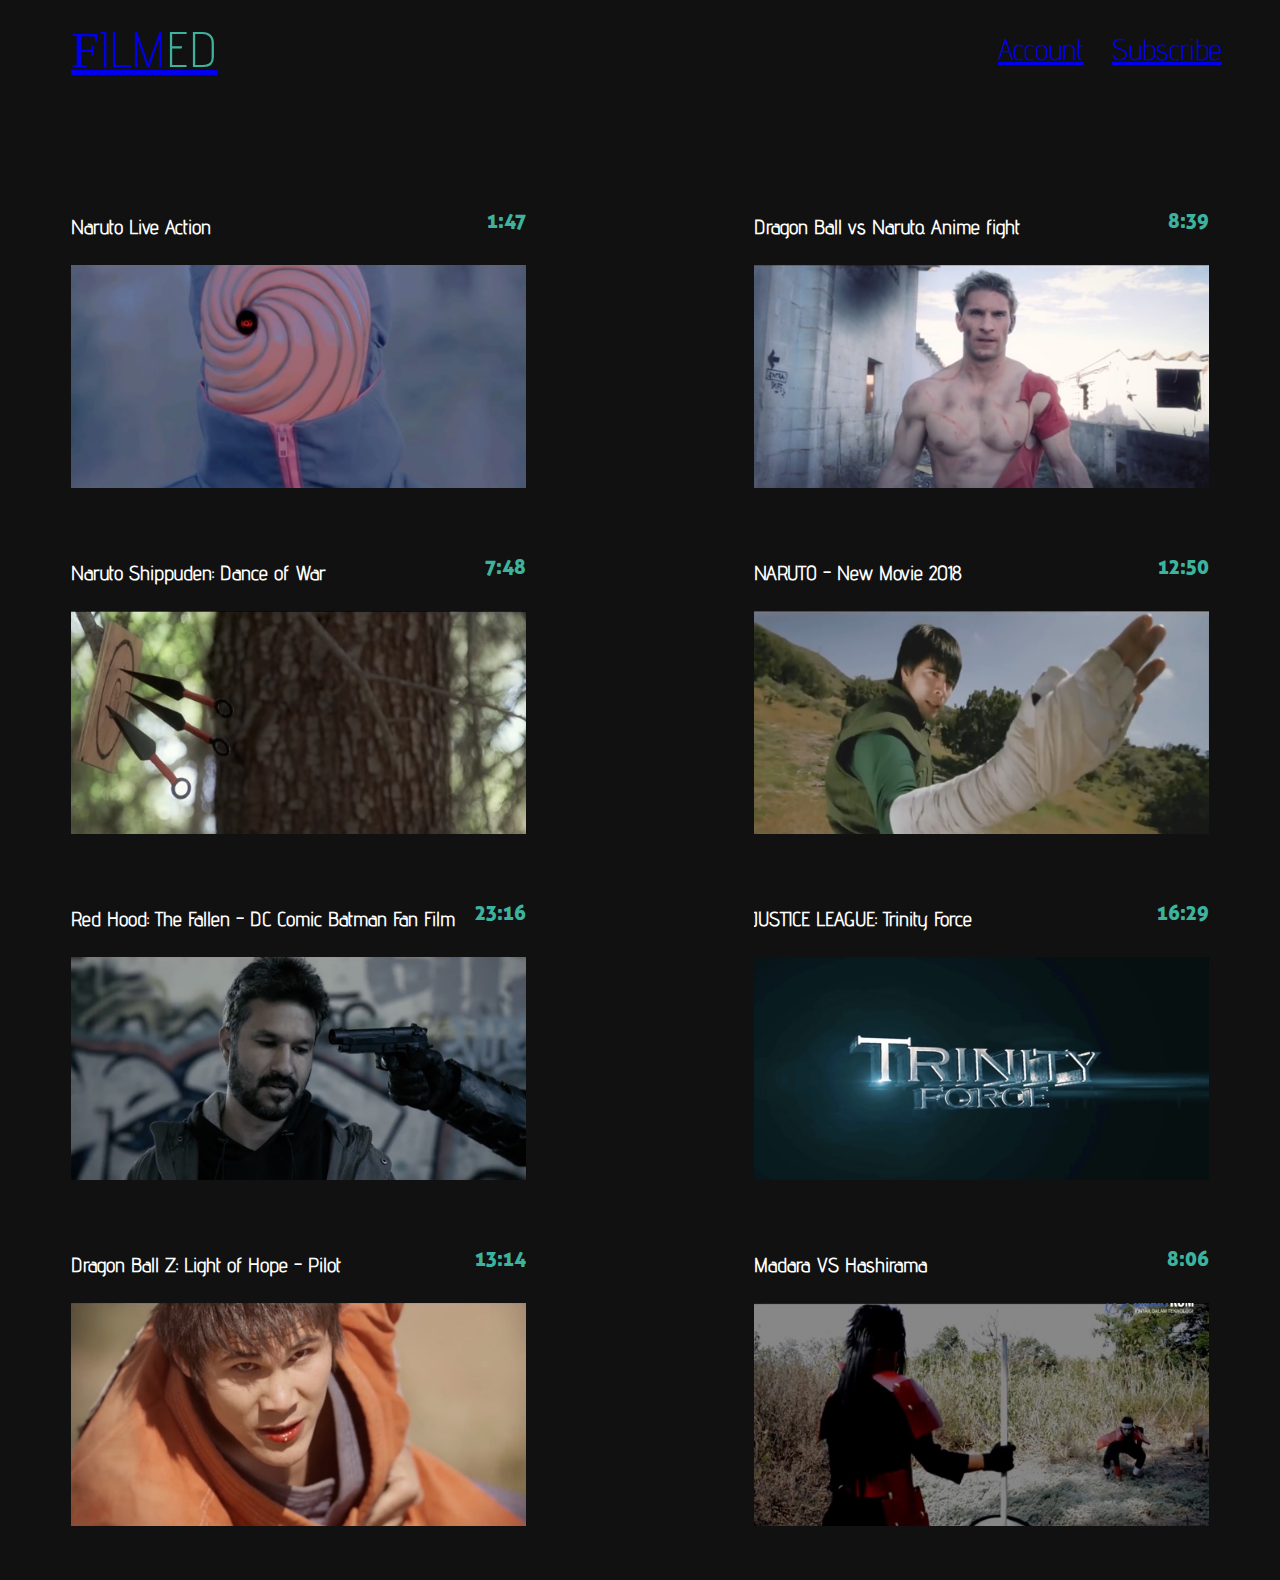
==== action.html @ a1116097 "avancée de bg" ====
<!DOCTYPE html>
<html>

<head>
  <meta charset="utf-8">
  <link rel="stylesheet" href="css/reset.css">
  <link rel="stylesheet" href="css/style.css">
  <link rel="stylesheet" href="css/style2.css">
  <title>Filmed</title>
  <script src="js/data.js" charset="utf-8"></script>
</head>

<body>
  <header>
    <section class="header">
      <div class="mainLogoLink">
        <a class="mainTitle" href="index.html"><span class="boldTitle">F</span>ILM<span class="colorTitle">ED</span></a>
      </div>
      <div class="member">
        <a class="accountLink" href="#">Account</a>
        <a href="#">Subscribe</a>
    </section>
    </div>
  </header>

  <div class="filmsContainer">

  </div>

  <script>
    var films = document.querySelector('.filmsContainer');
    for (let index = 0; index < data.films.length; index++) {
      var box = document.createElement('div');
      box.classList.add('box');
      box.innerHTML += '<div class="boxDesc">' + '<h4 class="boxTitle">' + data.films[index].title + '</h4>' + '<p class="boxText">' + data.films[index].duration + '</p>' + '</div>';
      var img = document.createElement('img');
      img.src = data.films[index].img
      img.classList.add('img');
      box.appendChild(img);
      films.appendChild(box);
      if (data.films[index].category === 'Action') {
        box.style.display = 'block';
      } else {
        box.style.display = 'none';
      }
    }
  </script>
</body>

</html>
---- css/style.css ----
@font-face {
  font-family: 'advent_prolight';
  src: url('adventpro-light.ttf') format('truetype');
  font-weight: lighter;
}

@font-face {
  font-family: 'advent_probold';
  src: url('adventpro-bold-webfont.ttf') format('truetype');
  font-weight: normal;
}

@font-face {
  font-family: 'AllerDisplay';
  src: url('AllerDisplay.ttf') format('truetype');
  font-weight: normal;
}

body {
  background: white;
}

.header {
  display: flex;
  align-items: center;
  background-color: #111111;
  width: 100%;
  height: 82px;
  z-index: 99;
}

.mainLogoLink {
  width: 50%;
  padding-left: 63px;
  font-size: 50px;
  color: white;
  font-family: 'advent_probold';
}

.member {
  width: 50%;
  text-align: right;
  padding-right: 50px;
  font-family: 'advent_prolight';
  color: white;
  font-size: 30px;
}

.accountLink {
  margin-right: 20px;
}

.categoryContainer {
  display: flex;
  width: 100%;
  text-align: center;
}

.categoryTitle {
  font-family: 'advent_probold';
  color: white;
  font-size: 100px;
  writing-mode: tb-rl;
  margin: auto;
  z-index: 98;
}

.mainTitle {
  font-family: 'advent_prolight';
}

.boldTitle {
  font-family: 'advent_probold';
}

.colorTitle {
  color: #3DB39E;
}

.animationContainer {
  background-image: url('../img/animation.jpg');
  width: 100%;
  background-size: cover;
  display: flex;
}

.horrorContainer {
  background-image: url('../img/horror.jpg');
  width: 100%;
  background-size: cover;
  height: 100%;
  display: flex;
}

.actionContainer {
  background-image: url('../img/action.jpg');
  width: 100%;
  background-size: cover;
  height: 718px;
  display: flex;
}

.comedyContainer {
  background-image: url('../img/comedy.jpg');
  width: 100%;
  background-size: cover;
  height: 718px;
  display: flex;
}

.categoryLinkAnimation {
  width: 100%;
  background-size: cover;
  height: 718px;
  display: flex;
  z-index: 0;
  position: absolute;
}

.categoryLinkHorror {
  width: 100%;
  background-size: cover;
  height: 718px;
  display: flex;
  z-index: 0;
  position: absolute;
}

.categoryLinkAction {
  width: 100%;
  background-size: cover;
  height: 718px;
  display: flex;
  z-index: 0;
  position: absolute;
}

.categoryLinkComedy {
  width: 100%;
  background-size: cover;
  height: 718px;
  display: flex;
  z-index: 0;
  position: absolute;
}

.opacityHoverAnimation {
  width: 25%;
  position: relative;
  z-index: 50;
  transition: all 1s;
}

.opacityHoverHorror {
  width: 25%;
  position: relative;
  z-index: 50;
  transition: all 1s;
}

.opacityHoverAction {
  width: 25%;
  position: relative;
  z-index: 50;
  transition: all 1s;
}

.opacityHoverComedy {
  width: 25%;
  position: relative;
  z-index: 50;
  transition: all 1s;
}

.opacityHoverAnimation:hover {
  position: relative;
  transition: 0.7s;
  opacity: 0.8;
}

.opacityHoverHorror:hover {
  position: relative;
  transition: 0.7s;
  opacity: 0.8;
}

.opacityHoverAction:hover {
  position: relative;
  transition: 0.7s;
  opacity: 0.8;
}

.opacityHoverComedy:hover {
  position: relative;
  transition: 0.7s;
  opacity: 0.8;
}

.box {
  width: 40%;
  height: 300px;
  overflow: hidden;
  margin-bottom: 46px;
}

.img {
  width: 100%;
  display: flex;
  justify-content: center;
}

.filmsContainer {
  display: flex;
  flex-wrap: wrap;
  justify-content: space-between;
  padding-left: 63px;
  padding-right: 63px;
  padding-top: 98px;
}

.boxTitle {
  color: white;
  font-family: 'advent_prolight';
  font-size: 20px;
}

.boxText {
  color: white;
  margin-bottom: 5px;
  font-family: 'AllerDisplay';
  font-size: 20px;
  color: #3DB39E;
}

.boxDesc {
  display: flex;
  justify-content: space-between;
}
---- css/style2.css ----
body {
  background: #111111;
}
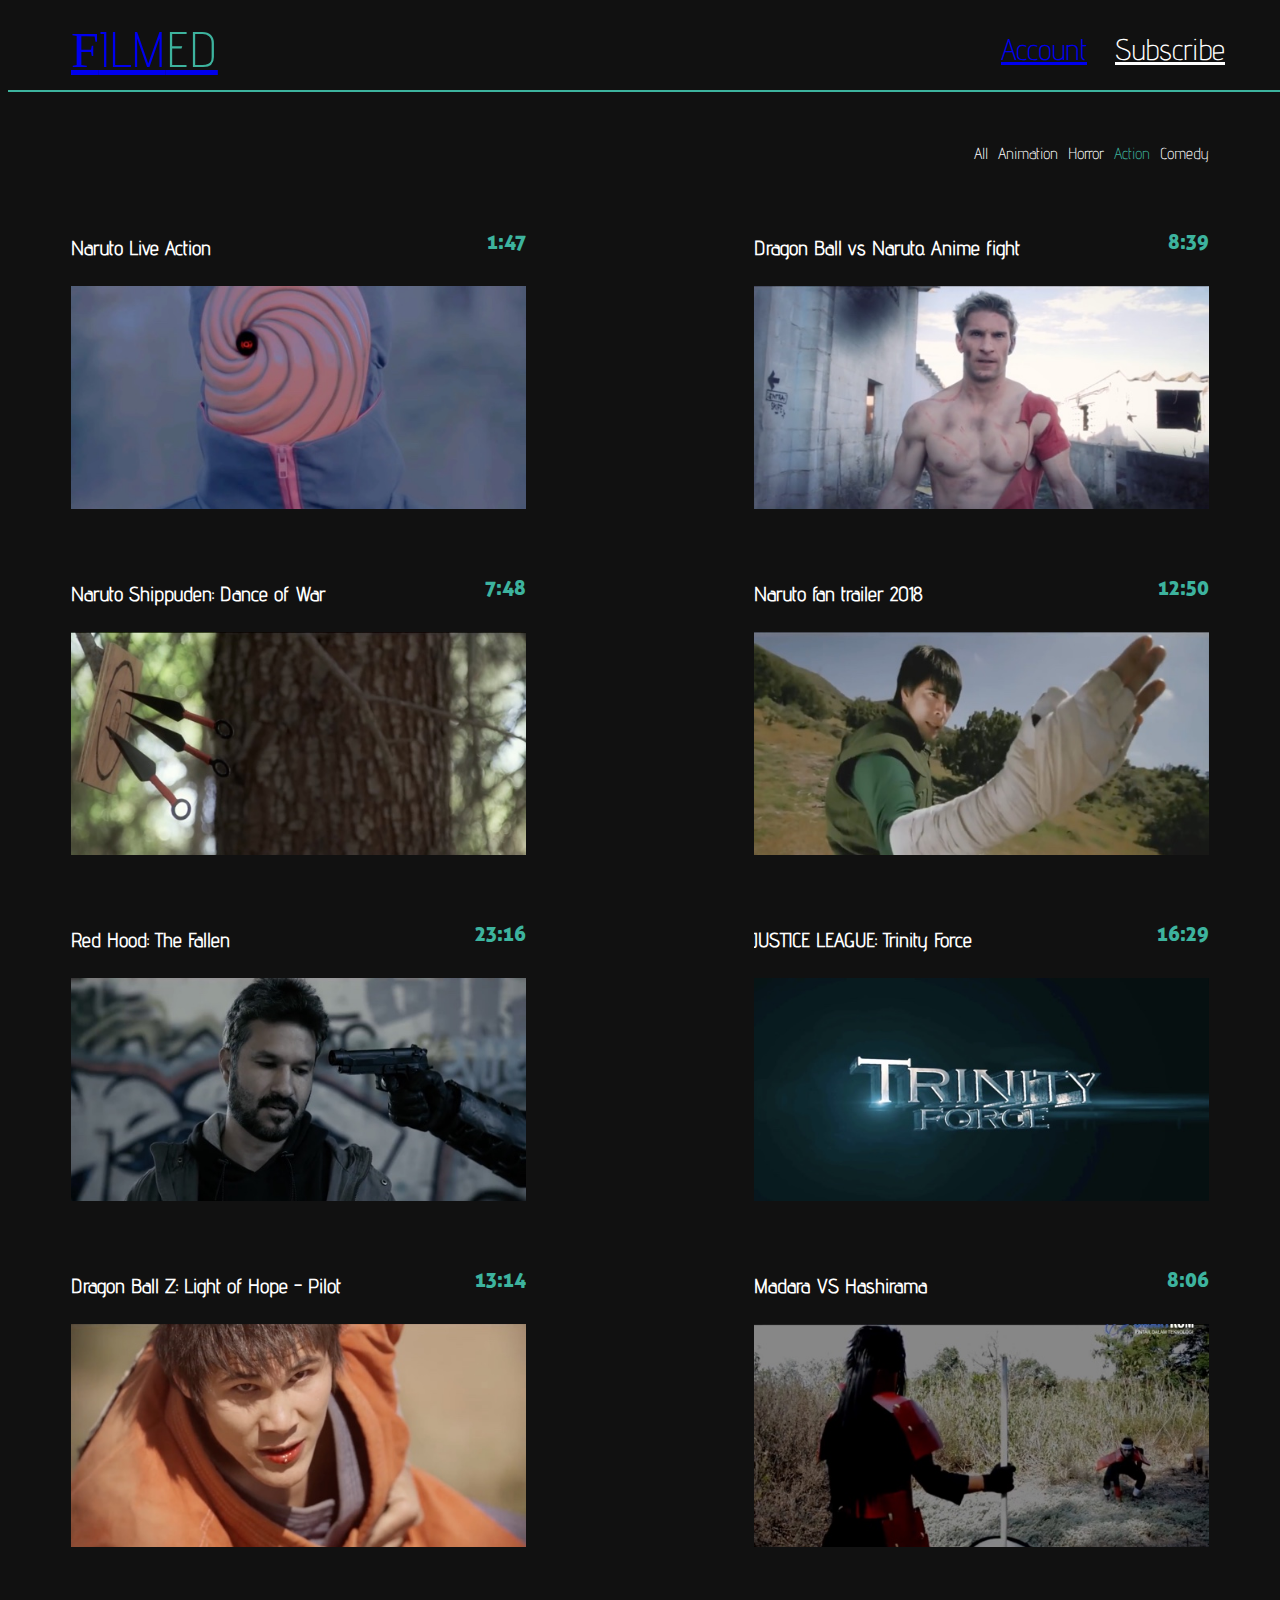
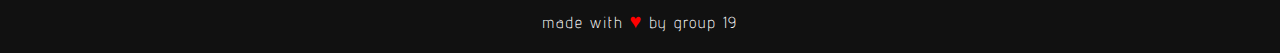
==== commit 2bc15441: "commit" ====
--- a/action.html
+++ b/action.html
@@ -18,14 +18,25 @@
       </div>
       <div class="member">
         <a class="accountLink" href="#">Account</a>
-        <a href="#">Subscribe</a>
+        <a class="subLink" href="#">Subscribe</a>
     </section>
     </div>
   </header>
 
+  <div class="filterContainer">
+    <p class="filterTextAll secondFilter">All</p>
+    <p class="filterTextAnimation secondFilter">Animation</p>
+    <p class="filterTextHorror secondFilter">Horror</p>
+    <p class="filterTextAction secondFilter">Action</p>
+    <p class="filterTextComedy secondFilter">Comedy</p>
+  </div>
+
   <div class="filmsContainer">
+  </div>
 
-  </div>
+  <footer>
+    <p class="footerText">made with <span class="heart">&hearts;</span> by group 19</p>
+  </footer>
 
   <script>
     var films = document.querySelector('.filmsContainer');
@@ -44,7 +55,80 @@
         box.style.display = 'none';
       }
     }
+    var action = document.querySelector('.filterTextAction');
+    action.style.color = "#3DB39E";
+    var all = document.querySelector('.filterTextAll');
+    var animation = document.querySelector('.filterTextAnimation');
+    var horror = document.querySelector('.filterTextHorror');
+    var comedy = document.querySelector('.filterTextComedy');
+    var divbox = document.querySelectorAll('.box');
+    all.addEventListener('click', function() {
+      for (var i = 0; i < divbox.length; i++) {
+        divbox[i].style.display = 'block';
+        animation.style.color = "white";
+        horror.style.color = "white";
+        action.style.color = "white";
+        comedy.style.color = "white";
+        all.style.color = "#3DB39E";
+      }
+      });
+      horror.addEventListener('click', function() {
+        for (var i = 0; i < divbox.length; i++) {
+          if (data.films[i].category === 'Horror') {
+            divbox[i].style.display = 'block';
+          } else {
+            divbox[i].style.display = 'none';
+          }
+          }
+          animation.style.color = "white";
+          horror.style.color = "#3DB39E";
+          action.style.color = "white";
+          comedy.style.color = "white";
+          all.style.color = "white";
+    });
+    animation.addEventListener('click', function() {
+      for (var i = 0; i < divbox.length; i++) {
+        if (data.films[i].category === 'Animation') {
+          divbox[i].style.display = 'block';
+        } else {
+          divbox[i].style.display = 'none';
+        }
+        }
+        animation.style.color = "#3DB39E";
+        horror.style.color = "white";
+        action.style.color = "white";
+        comedy.style.color = "white";
+        all.style.color = "white";
+  });
+  action.addEventListener('click', function() {
+    for (var i = 0; i < divbox.length; i++) {
+      if (data.films[i].category === 'Action') {
+        divbox[i].style.display = 'block';
+      } else {
+        divbox[i].style.display = 'none';
+      }
+      }
+      animation.style.color = "white";
+      horror.style.color = "white";
+      action.style.color = "#3DB39E";
+      comedy.style.color = "white";
+      all.style.color = "white";
+});
+  comedy.addEventListener('click', function() {
+    for (var i = 0; i < divbox.length; i++) {
+      if (data.films[i].category === 'Comedy') {
+        divbox[i].style.display = 'block';
+      } else {
+        divbox[i].style.display = 'none';
+      }
+      }
+      animation.style.color = "white";
+      horror.style.color = "white";
+      action.style.color = "white";
+      comedy.style.color = "#3DB39E";
+      all.style.color = "white";
+  });
   </script>
 </body>
 
-</html>+</html>
--- a/css/style.css
+++ b/css/style.css
@@ -27,6 +27,9 @@
   width: 100%;
   height: 82px;
   z-index: 99;
+  color: #3DB39E;
+  border-bottom: 2px solid;
+  position: fixed;
 }
 
 .mainLogoLink {
@@ -40,7 +43,7 @@
 .member {
   width: 50%;
   text-align: right;
-  padding-right: 50px;
+  padding-right: 63px;
   font-family: 'advent_prolight';
   color: white;
   font-size: 30px;
@@ -50,10 +53,15 @@
   margin-right: 20px;
 }
 
+.accountLink:hover {
+  color: #3DB39E;
+}
+
 .categoryContainer {
   display: flex;
   width: 100%;
   text-align: center;
+  padding-top: 45px;
 }
 
 .categoryTitle {
@@ -144,56 +152,35 @@
   position: absolute;
 }
 
-.opacityHoverAnimation {
+.opacityHoverAnimation, .opacityHoverHorror, .opacityHoverAction, .opacityHoverComedy {
   width: 25%;
   position: relative;
   z-index: 50;
   transition: all 1s;
 }
 
-.opacityHoverHorror {
-  width: 25%;
-  position: relative;
-  z-index: 50;
-  transition: all 1s;
-}
-
-.opacityHoverAction {
-  width: 25%;
-  position: relative;
-  z-index: 50;
-  transition: all 1s;
-}
-
-.opacityHoverComedy {
-  width: 25%;
-  position: relative;
-  z-index: 50;
-  transition: all 1s;
-}
-
 .opacityHoverAnimation:hover {
   position: relative;
   transition: 0.7s;
-  opacity: 0.8;
+  opacity: 0.7;
 }
 
 .opacityHoverHorror:hover {
   position: relative;
   transition: 0.7s;
-  opacity: 0.8;
+  opacity: 0.7;
 }
 
 .opacityHoverAction:hover {
   position: relative;
   transition: 0.7s;
-  opacity: 0.8;
+  opacity: 0.7;
 }
 
 .opacityHoverComedy:hover {
   position: relative;
   transition: 0.7s;
-  opacity: 0.8;
+  opacity: 0.7;
 }
 
 .box {
@@ -207,6 +194,12 @@
   width: 100%;
   display: flex;
   justify-content: center;
+  cursor: pointer;
+  transition: 0.7s;
+}
+
+.img:hover {
+  opacity: 0.7;
 }
 
 .filmsContainer {
@@ -215,7 +208,6 @@
   justify-content: space-between;
   padding-left: 63px;
   padding-right: 63px;
-  padding-top: 98px;
 }
 
 .boxTitle {
@@ -236,3 +228,74 @@
   display: flex;
   justify-content: space-between;
 }
+
+.filterTextHorror {
+  color: white;
+  font-family: 'advent_prolight';
+  cursor: pointer;
+  margin-left: 10px;
+}
+
+.filterTextAll {
+  color: white;
+  font-family: 'advent_prolight';
+  cursor: pointer;
+}
+
+.filterTextAnimation {
+  color: white;
+  font-family: 'advent_prolight';
+  cursor: pointer;
+  margin-left: 10px;
+}
+
+.filterTextAction {
+  margin-left: 10px;
+  color: white;
+  font-family: 'advent_prolight';
+  cursor: pointer;
+}
+
+.filterTextComedy {
+  color: white;
+  font-family: 'advent_prolight';
+  cursor: pointer;
+  margin-left: 10px;
+}
+
+.filterTextSelected {
+  color: #3DB39E;
+  width: 75px;
+  font-family: 'advent_prolight';
+}
+
+.filterContainer {
+  display: flex;
+  justify-content: flex-end;
+  padding-right: 63px;
+  text-align: center;
+  padding-top: 120px;
+  padding-bottom: 30px;
+}
+
+.subLink {
+  color: white;
+}
+
+.subLink:hover {
+  color: #3DB39E;
+}
+
+.footerText {
+  font-family: 'advent_prolight';
+  font-size: 16px;
+  color: white;
+  letter-spacing: 2px;
+  margin-bottom: 20px;
+  text-align: center;
+}
+
+.heart {
+  color: red;
+  font-size: 20px;
+}
